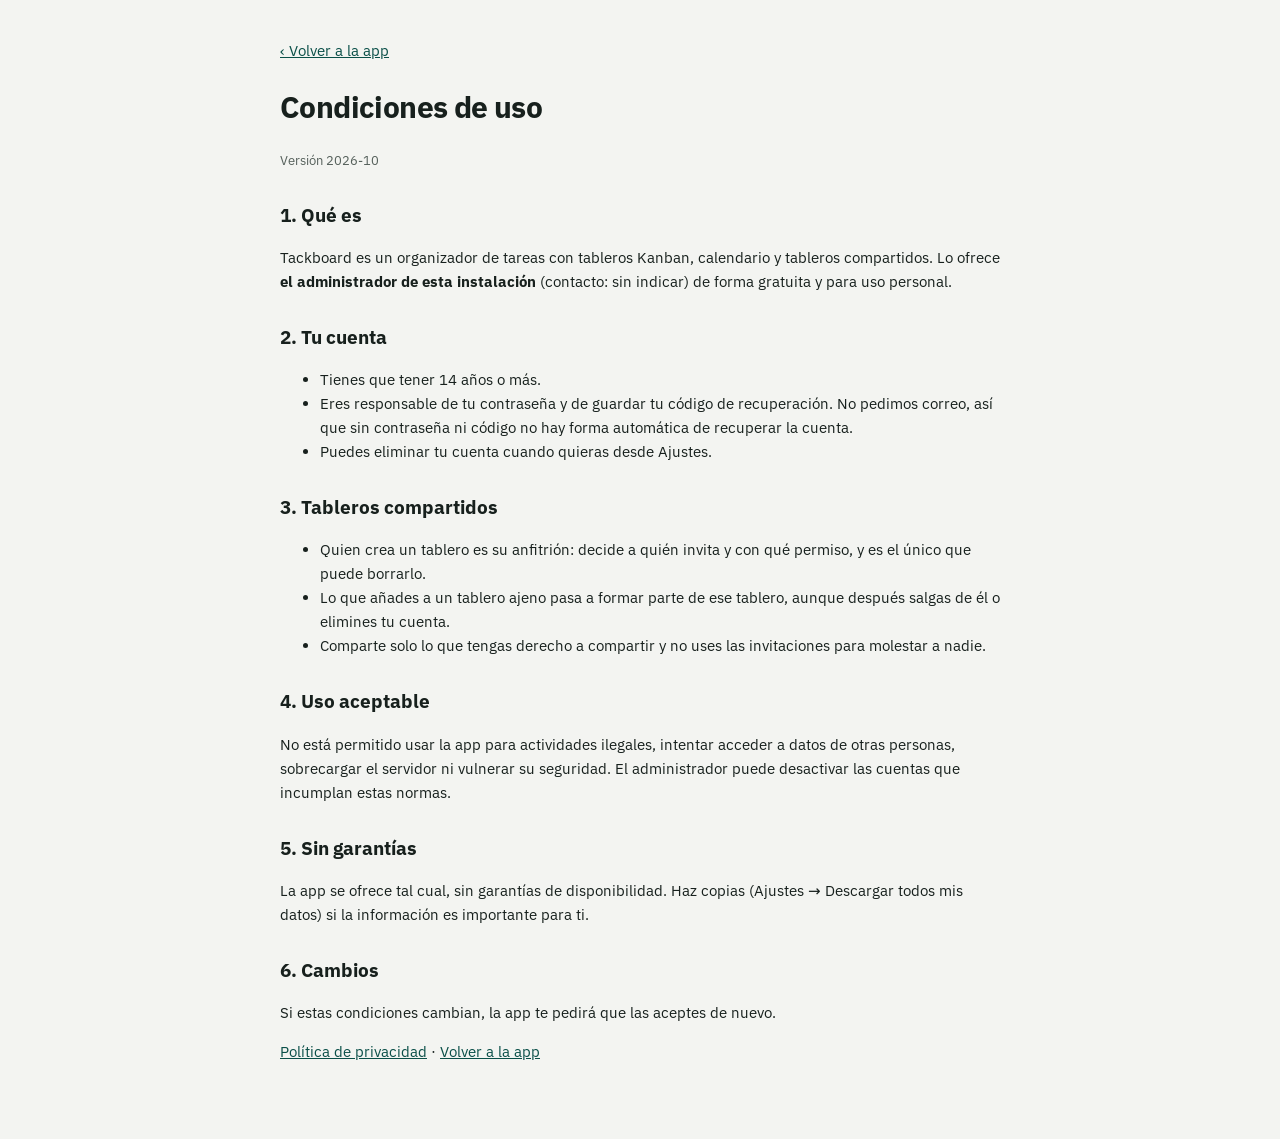
==== app/terms.html @ 6d3442a7 "Tackboard 1.0.0: tableros Kanban, calendario y tableros compartidos Primera versión: tableros con co" ====
<!doctype html>
<html lang="es">
<head>
  <meta charset="utf-8">
  <meta name="viewport" content="width=device-width, initial-scale=1">
  <meta name="referrer" content="no-referrer">
  <meta name="color-scheme" content="light dark">
  <title>Condiciones de uso · Tackboard</title>
  <link rel="icon" href="icons/icon-192.png">
  <link rel="stylesheet" href="css/fonts.css">
  <link rel="stylesheet" href="css/app.css">
</head>
<body class="legal-page">
<main class="legal">
  <p><a href="./">‹ Volver a la app</a></p>
  <h1>Condiciones de uso</h1>
  <p class="muted small">Versión <span data-legal="policyVersion">2026-10</span></p>

  <h2>1. Qué es</h2>
  <p>Tackboard es un organizador de tareas con tableros Kanban, calendario y tableros compartidos. Lo ofrece
  <b data-legal="operator">el administrador de esta instalación</b> (contacto: <span data-legal="contact">sin indicar</span>)
  de forma gratuita y para uso personal.</p>

  <h2>2. Tu cuenta</h2>
  <ul>
    <li>Tienes que tener 14 años o más.</li>
    <li>Eres responsable de tu contraseña y de guardar tu código de recuperación. No pedimos correo, así que sin
    contraseña ni código no hay forma automática de recuperar la cuenta.</li>
    <li>Puedes eliminar tu cuenta cuando quieras desde Ajustes.</li>
  </ul>

  <h2>3. Tableros compartidos</h2>
  <ul>
    <li>Quien crea un tablero es su anfitrión: decide a quién invita y con qué permiso, y es el único que puede borrarlo.</li>
    <li>Lo que añades a un tablero ajeno pasa a formar parte de ese tablero, aunque después salgas de él o elimines tu cuenta.</li>
    <li>Comparte solo lo que tengas derecho a compartir y no uses las invitaciones para molestar a nadie.</li>
  </ul>

  <h2>4. Uso aceptable</h2>
  <p>No está permitido usar la app para actividades ilegales, intentar acceder a datos de otras personas, sobrecargar el servidor
  ni vulnerar su seguridad. El administrador puede desactivar las cuentas que incumplan estas normas.</p>

  <h2>5. Sin garantías</h2>
  <p>La app se ofrece tal cual, sin garantías de disponibilidad. Haz copias (Ajustes → Descargar todos mis datos) si la información es importante para ti.</p>

  <h2>6. Cambios</h2>
  <p>Si estas condiciones cambian, la app te pedirá que las aceptes de nuevo.</p>

  <p><a href="privacy.html">Política de privacidad</a> · <a href="./">Volver a la app</a></p>
</main>
<script src="js/legal.js"></script>
</body>
</html>
---- app/css/fonts.css ----
/* IBM Plex (SIL Open Font License 1.1, ver fonts/OFL.txt). Alojadas en la propia app: sin peticiones a terceros. */
@font-face { font-family: 'IBM Plex Sans'; font-style: normal; font-display: swap; font-weight: 400;
  src: url(../fonts/ibm-plex-sans-latin-400-normal.woff2) format('woff2');
  unicode-range: U+0000-00FF, U+0131, U+0152-0153, U+02BB-02BC, U+02C6, U+02DA, U+02DC, U+0304, U+0308, U+0329, U+2000-206F, U+20AC, U+2122, U+2191, U+2193, U+2212, U+2215, U+FEFF, U+FFFD; }
@font-face { font-family: 'IBM Plex Sans'; font-style: normal; font-display: swap; font-weight: 400;
  src: url(../fonts/ibm-plex-sans-latin-ext-400-normal.woff2) format('woff2');
  unicode-range: U+0100-02BA, U+02BD-02C5, U+02C7-02CC, U+02CE-02D7, U+02DD-02FF, U+1D00-1DBF, U+1E00-1E9F, U+1EF2-1EFF, U+2020, U+20A0-20AB, U+20AD-20C0, U+2113, U+2C60-2C7F, U+A720-A7FF; }
@font-face { font-family: 'IBM Plex Sans'; font-style: normal; font-display: swap; font-weight: 500;
  src: url(../fonts/ibm-plex-sans-latin-500-normal.woff2) format('woff2');
  unicode-range: U+0000-00FF, U+0131, U+0152-0153, U+02BB-02BC, U+02C6, U+02DA, U+02DC, U+0304, U+0308, U+0329, U+2000-206F, U+20AC, U+2122, U+2191, U+2193, U+2212, U+2215, U+FEFF, U+FFFD; }
@font-face { font-family: 'IBM Plex Sans'; font-style: normal; font-display: swap; font-weight: 500;
  src: url(../fonts/ibm-plex-sans-latin-ext-500-normal.woff2) format('woff2');
  unicode-range: U+0100-02BA, U+02BD-02C5, U+02C7-02CC, U+02CE-02D7, U+02DD-02FF, U+1D00-1DBF, U+1E00-1E9F, U+1EF2-1EFF, U+2020, U+20A0-20AB, U+20AD-20C0, U+2113, U+2C60-2C7F, U+A720-A7FF; }
@font-face { font-family: 'IBM Plex Sans'; font-style: normal; font-display: swap; font-weight: 600;
  src: url(../fonts/ibm-plex-sans-latin-600-normal.woff2) format('woff2');
  unicode-range: U+0000-00FF, U+0131, U+0152-0153, U+02BB-02BC, U+02C6, U+02DA, U+02DC, U+0304, U+0308, U+0329, U+2000-206F, U+20AC, U+2122, U+2191, U+2193, U+2212, U+2215, U+FEFF, U+FFFD; }
@font-face { font-family: 'IBM Plex Sans'; font-style: normal; font-display: swap; font-weight: 600;
  src: url(../fonts/ibm-plex-sans-latin-ext-600-normal.woff2) format('woff2');
  unicode-range: U+0100-02BA, U+02BD-02C5, U+02C7-02CC, U+02CE-02D7, U+02DD-02FF, U+1D00-1DBF, U+1E00-1E9F, U+1EF2-1EFF, U+2020, U+20A0-20AB, U+20AD-20C0, U+2113, U+2C60-2C7F, U+A720-A7FF; }
@font-face { font-family: 'IBM Plex Sans'; font-style: normal; font-display: swap; font-weight: 700;
  src: url(../fonts/ibm-plex-sans-latin-700-normal.woff2) format('woff2');
  unicode-range: U+0000-00FF, U+0131, U+0152-0153, U+02BB-02BC, U+02C6, U+02DA, U+02DC, U+0304, U+0308, U+0329, U+2000-206F, U+20AC, U+2122, U+2191, U+2193, U+2212, U+2215, U+FEFF, U+FFFD; }
@font-face { font-family: 'IBM Plex Sans'; font-style: normal; font-display: swap; font-weight: 700;
  src: url(../fonts/ibm-plex-sans-latin-ext-700-normal.woff2) format('woff2');
  unicode-range: U+0100-02BA, U+02BD-02C5, U+02C7-02CC, U+02CE-02D7, U+02DD-02FF, U+1D00-1DBF, U+1E00-1E9F, U+1EF2-1EFF, U+2020, U+20A0-20AB, U+20AD-20C0, U+2113, U+2C60-2C7F, U+A720-A7FF; }
@font-face { font-family: 'IBM Plex Mono'; font-style: normal; font-display: swap; font-weight: 500;
  src: url(../fonts/ibm-plex-mono-latin-500-normal.woff2) format('woff2');
  unicode-range: U+0000-00FF, U+0131, U+0152-0153, U+02BB-02BC, U+02C6, U+02DA, U+02DC, U+0304, U+0308, U+0329, U+2000-206F, U+20AC, U+2122, U+2191, U+2193, U+2212, U+2215, U+FEFF, U+FFFD; }
@font-face { font-family: 'IBM Plex Mono'; font-style: normal; font-display: swap; font-weight: 500;
  src: url(../fonts/ibm-plex-mono-latin-ext-500-normal.woff2) format('woff2');
  unicode-range: U+0100-02BA, U+02BD-02C5, U+02C7-02CC, U+02CE-02D7, U+02DD-02FF, U+1D00-1DBF, U+1E00-1E9F, U+1EF2-1EFF, U+2020, U+20A0-20AB, U+20AD-20C0, U+2113, U+2C60-2C7F, U+A720-A7FF; }
---- app/css/app.css ----
/* Tackboard */
:root {
  --bg: #F3F4F1;
  --surface: #FFFFFF;
  --surface-2: #E9ECE8;
  --ink: #17201D;
  --muted: #55605B;
  --faint: #9AA59F;
  --line: #DADFDA;
  --line-soft: #ECEFEC;
  --accent: #0E6B62;
  --accent-ink: #FFFFFF;
  --accent-soft: #DDEFEB;
  --accent-text: #0A4F48;
  --danger: #B4400B;
  --danger-text: #8A3108;
  --danger-soft: #FBE6DA;
  --danger-line: #F0C9B3;
  --warn-text: #7A4D00;
  --warn-soft: #F7EBD3;
  --dark: #17201D;
  --dark-ink: #FFFFFF;
  --shadow: 0 10px 30px rgba(23, 32, 29, .18);
  --radius: 14px;
  --font: 'IBM Plex Sans', system-ui, -apple-system, 'Segoe UI', sans-serif;
  --mono: 'IBM Plex Mono', ui-monospace, 'SF Mono', Menlo, monospace;
  --tabbar-h: calc(64px + env(safe-area-inset-bottom));
  color-scheme: light;
}
:root[data-theme="dark"] {
  --bg: #121816;
  --surface: #1B2421;
  --surface-2: #222D29;
  --ink: #E8EEEB;
  --muted: #A3B0AA;
  --faint: #6E7B75;
  --line: #2F3B37;
  --line-soft: #26302D;
  --accent: #5CC0B1;
  --accent-ink: #0B2A26;
  --accent-soft: #1D3A35;
  --accent-text: #8FDCD0;
  --danger: #F08A5D;
  --danger-text: #F4A27D;
  --danger-soft: #3A2219;
  --danger-line: #5A3324;
  --warn-text: #E8B864;
  --warn-soft: #362A15;
  --dark: #E8EEEB;
  --dark-ink: #121816;
  --shadow: 0 10px 30px rgba(0, 0, 0, .5);
  color-scheme: dark;
}

* { box-sizing: border-box; }
html { -webkit-text-size-adjust: 100%; }
body {
  margin: 0;
  background: var(--bg);
  color: var(--ink);
  font: 15px/1.4 var(--font);
  -webkit-font-smoothing: antialiased;
  overscroll-behavior-y: none;
}
button, input, select, textarea { font: inherit; color: inherit; }
button { cursor: pointer; }
a { color: var(--accent-text); }
:focus-visible { outline: 2px solid var(--accent); outline-offset: 2px; }
.mono { font-family: var(--mono); font-weight: 500; }
.muted { color: var(--muted); }
.small { font-size: 13px; }
.hidden { display: none !important; }
.sr { position: absolute; width: 1px; height: 1px; overflow: hidden; clip: rect(0 0 0 0); white-space: nowrap; }
.noscript { padding: 24px; }
svg.i { width: 22px; height: 22px; flex: none; fill: none; stroke: currentColor; stroke-width: 1.8; stroke-linecap: round; stroke-linejoin: round; }
svg.i.s { width: 18px; height: 18px; }

/* ---------- Estructura ---------- */
.app { min-height: 100dvh; }
.main { padding-bottom: calc(var(--tabbar-h) + 16px); min-height: 100dvh; outline: none; }
.sidebar { display: none; }
.tabbar {
  position: fixed; left: 0; right: 0; bottom: 0; z-index: 20;
  height: var(--tabbar-h); padding: 6px 4px env(safe-area-inset-bottom);
  background: var(--surface); border-top: 1px solid var(--line);
  display: flex; justify-content: space-around;
}
.tab {
  position: relative; min-width: 64px; min-height: 48px; border: 0; background: none; text-decoration: none;
  display: flex; flex-direction: column; align-items: center; gap: 2px;
  font-size: 11px; color: var(--muted);
}
.tab[aria-current="page"] { color: var(--accent); font-weight: 600; }
.badge {
  min-width: 18px; height: 18px; padding: 0 5px; border-radius: 9px; background: var(--danger); color: #fff;
  font-size: 11px; font-weight: 700; display: inline-flex; align-items: center; justify-content: center;
}
.tab .badge { position: absolute; top: 0; right: 10px; }
.auth-page .tabbar, .auth-page .sidebar { display: none !important; }
.auth-page .main { padding-bottom: 24px; }

.page-head { padding: calc(18px + env(safe-area-inset-top)) 20px 10px; display: flex; justify-content: space-between; align-items: flex-end; gap: 12px; }
.page-head h1 { margin: 0; font-size: 32px; font-weight: 700; letter-spacing: -0.02em; line-height: 1.1; }
.eyebrow { font-family: var(--mono); font-size: 12px; color: var(--muted); letter-spacing: .04em; text-transform: uppercase; }
.section { padding: 0 20px; }
.section-title { margin: 18px 0 8px; font-size: 12px; font-weight: 600; letter-spacing: .06em; text-transform: uppercase; color: var(--muted); }
.section-title.danger { color: var(--danger-text); }
.section-title.accent { color: var(--accent-text); }

/* ---------- Botones y controles ---------- */
.btn {
  min-height: 44px; padding: 0 16px; border-radius: 12px; border: 1px solid var(--line); background: var(--surface);
  display: inline-flex; align-items: center; justify-content: center; gap: 8px; font-size: 15px; font-weight: 500; text-decoration: none; color: var(--ink);
}
.btn.primary { background: var(--accent); border-color: var(--accent); color: var(--accent-ink); font-weight: 600; }
.btn.dark { background: var(--dark); border-color: var(--dark); color: var(--dark-ink); font-weight: 600; }
.btn.danger { color: var(--danger-text); border-color: var(--danger-line); }
.btn.ghost { border-color: transparent; background: transparent; }
.btn.block { width: 100%; }
.btn.sm { min-height: 36px; padding: 0 12px; font-size: 14px; border-radius: 10px; }
.btn:disabled { opacity: .5; cursor: default; }
.icon-btn {
  width: 44px; height: 44px; border-radius: 22px; border: 1px solid var(--line); background: var(--surface);
  display: inline-flex; align-items: center; justify-content: center; color: var(--ink); flex: none;
}
.icon-btn.plain { border-color: transparent; background: transparent; }
.chip {
  display: inline-flex; align-items: center; gap: 6px; padding: 5px 10px; border-radius: 999px;
  font-size: 13px; border: 1px solid var(--line); background: var(--surface); color: var(--muted); white-space: nowrap;
}
.chip.danger { background: var(--danger-soft); border-color: transparent; color: var(--danger-text); font-weight: 600; }
.chip.accent { background: var(--accent-soft); border-color: transparent; color: var(--accent-text); font-weight: 600; }
button.chip[aria-pressed="true"] { background: var(--dark); color: var(--dark-ink); border-color: var(--dark); }
.chips { display: flex; flex-wrap: wrap; gap: 8px; }

.field { display: flex; flex-direction: column; gap: 6px; margin-bottom: 14px; }
.field > label, .field > .label { font-size: 13px; font-weight: 600; }
.input, .select, .textarea {
  width: 100%; min-height: 46px; padding: 10px 12px; border-radius: 12px; border: 1px solid var(--line);
  background: var(--surface); font-size: 16px;
}
.textarea { min-height: 96px; resize: vertical; line-height: 1.45; }
.row { display: flex; gap: 10px; align-items: center; }
.row > .grow { flex: 1; min-width: 0; }
.hint { font-size: 12px; color: var(--muted); }
.error-text { font-size: 13px; color: var(--danger-text); }

.switch { position: relative; width: 50px; height: 30px; flex: none; }
.switch input { position: absolute; opacity: 0; inset: 0; margin: 0; cursor: pointer; }
.switch span { position: absolute; inset: 0; border-radius: 15px; background: var(--line); transition: background .15s; pointer-events: none; }
.switch span::after { content: ""; position: absolute; left: 3px; top: 3px; width: 24px; height: 24px; border-radius: 12px; background: #fff; transition: transform .15s; box-shadow: 0 1px 2px rgba(0,0,0,.2); }
.switch input:checked + span { background: var(--accent); }
.switch input:checked + span::after { transform: translateX(20px); }
.switch input:focus-visible + span { outline: 2px solid var(--accent); outline-offset: 2px; }

.list { background: var(--surface); border: 1px solid var(--line); border-radius: var(--radius); overflow: hidden; }
.list-row { min-height: 50px; padding: 10px 14px; display: flex; align-items: center; gap: 12px; border-bottom: 1px solid var(--line-soft); }
.list-row:last-child { border-bottom: 0; }
.list-row .grow { flex: 1; min-width: 0; }
button.list-row, a.list-row { width: 100%; border-left: 0; border-right: 0; border-top: 0; background: none; text-align: left; text-decoration: none; color: inherit; }
.empty { padding: 28px 20px; text-align: center; color: var(--muted); }
.empty strong { display: block; color: var(--ink); font-size: 16px; margin-bottom: 4px; }

.dot { width: 8px; height: 8px; border-radius: 4px; background: var(--c, var(--accent)); flex: none; display: inline-block; }
.sq { width: 12px; height: 12px; border-radius: 4px; background: var(--c, var(--accent)); flex: none; display: inline-block; }
.avatar { width: 36px; height: 36px; border-radius: 18px; background: var(--c, var(--accent)); color: #fff; font-weight: 600; display: inline-flex; align-items: center; justify-content: center; flex: none; text-transform: uppercase; }
.avatar.pending { background: transparent; border: 2px dashed var(--faint); }

/* ---------- Tarjeta en lista (Hoy, calendario) ---------- */
.task {
  width: 100%; text-align: left; background: var(--surface); border: 1px solid var(--line); border-radius: var(--radius);
  padding: 12px 14px; display: flex; gap: 12px; align-items: flex-start; color: inherit;
}
.task.overdue { border-color: var(--danger-line); }
.task + .task { margin-top: 10px; }
.check {
  width: 26px; height: 26px; border-radius: 13px; border: 2px solid var(--faint); background: transparent; flex: none; margin-top: -1px;
  display: inline-flex; align-items: center; justify-content: center; color: transparent; padding: 0;
}
.task.overdue .check { border-color: var(--danger); }
.check[aria-checked="true"] { background: var(--accent); border-color: var(--accent); color: var(--accent-ink); }
.task-body { flex: 1; min-width: 0; display: flex; flex-direction: column; gap: 5px; border: 0; background: none; padding: 0; text-align: left; }
.task-title { font-size: 15px; font-weight: 600; overflow-wrap: anywhere; }
.task.done .task-title { text-decoration: line-through; color: var(--muted); }
.meta { display: flex; flex-wrap: wrap; gap: 6px 10px; align-items: center; font-size: 12px; color: var(--muted); }
.meta .when { font-family: var(--mono); color: var(--ink); }
.meta .late { color: var(--danger-text); font-weight: 600; font-family: var(--font); }
.meta .tag { display: inline-flex; align-items: center; gap: 5px; }
.progress { height: 4px; border-radius: 2px; background: var(--line-soft); overflow: hidden; }
.progress > i { display: block; height: 100%; width: var(--p, 0%); background: var(--c, var(--accent)); border-radius: 2px; }
.summary-chips { padding: 0 20px 6px; }

.fab {
  position: fixed; right: 16px; bottom: calc(var(--tabbar-h) + 14px); z-index: 15;
  width: 60px; height: 56px; border-radius: 16px; border: 0; background: var(--accent); color: var(--accent-ink);
  display: flex; align-items: center; justify-content: center; box-shadow: var(--shadow);
}
.sync-dot { width: 10px; height: 10px; border-radius: 5px; background: var(--faint); display: inline-block; }
.sync-dot.ok { background: var(--accent); }
.sync-dot.pending { background: #D58A00; }
.sync-dot.error { background: var(--danger); }

/* ---------- Tablero ---------- */
.board-head { padding: calc(14px + env(safe-area-inset-top)) 16px 8px 20px; display: flex; flex-direction: column; gap: 10px; }
.board-head .top { display: flex; justify-content: space-between; align-items: center; gap: 10px; }
.board-switch { display: flex; align-items: center; gap: 8px; border: 0; background: none; padding: 0; min-height: 44px; min-width: 0; color: inherit; }
.board-switch h1 { margin: 0; font-size: 26px; font-weight: 700; letter-spacing: -0.02em; white-space: nowrap; overflow: hidden; text-overflow: ellipsis; }
.members-btn { display: flex; align-items: center; border: 0; background: none; padding: 0 4px; min-height: 44px; }
.members-btn .avatar { width: 30px; height: 30px; font-size: 12px; border: 2px solid var(--bg); margin-left: -8px; }
.members-btn .avatar:first-child { margin-left: 0; }
.members-btn .avatar.add { background: var(--surface-2); color: var(--ink); border: 2px dashed var(--faint); font-size: 16px; }
.toolbar { display: flex; gap: 8px; flex-wrap: wrap; align-items: center; }
.seg { display: inline-flex; background: var(--surface-2); border-radius: 10px; padding: 3px; }
.seg button, .seg a { border: 0; background: none; padding: 6px 12px; border-radius: 8px; font-size: 13px; color: var(--muted); text-decoration: none; min-height: 32px; }
.seg [aria-pressed="true"], .seg [aria-current="page"] { background: var(--surface); color: var(--ink); font-weight: 600; box-shadow: 0 1px 2px rgba(0,0,0,.08); }
.role-note { font-size: 12px; color: var(--muted); }

.columns {
  display: flex; gap: 12px; padding: 4px 20px 20px; overflow-x: auto; overscroll-behavior-x: contain;
  scroll-snap-type: x mandatory; scroll-padding: 0 20px; align-items: flex-start; -webkit-overflow-scrolling: touch;
}
.column {
  flex: none; width: min(86vw, 320px); scroll-snap-align: start; display: flex; flex-direction: column; gap: 10px;
  background: var(--surface-2); border-radius: 16px; padding: 10px; max-height: calc(100dvh - var(--tabbar-h) - 170px);
}
.column-head { display: flex; justify-content: space-between; align-items: center; gap: 8px; padding: 2px 2px 0 6px; min-height: 36px; }
.column-head .name { font-size: 14px; font-weight: 700; overflow-wrap: anywhere; }
.column-head .count { font-weight: 400; color: var(--muted); }
.wip { font-family: var(--mono); font-size: 12px; padding: 2px 7px; border-radius: 6px; background: var(--accent-soft); color: var(--accent-text); }
.wip.over { background: var(--danger-soft); color: var(--danger-text); }
.column.over { box-shadow: inset 0 0 0 2px var(--danger-line); }
.cards { display: flex; flex-direction: column; gap: 8px; overflow-y: auto; min-height: 12px; padding: 2px; margin: -2px; }
.card {
  background: var(--surface); border: 1px solid var(--line); border-radius: 12px; padding: 11px 12px;
  display: flex; flex-direction: column; gap: 7px; text-align: left; width: 100%; color: inherit;
  user-select: none; -webkit-user-select: none; -webkit-touch-callout: none; touch-action: manipulation;
}
.card.overdue { border-color: var(--danger-line); }
.card .t { font-size: 15px; font-weight: 600; overflow-wrap: anywhere; }
.card.is-done .t { text-decoration: line-through; color: var(--muted); }
.labels { display: flex; flex-wrap: wrap; gap: 5px; }
.lbl { font-size: 11px; font-weight: 600; padding: 2px 7px; border-radius: 5px; color: var(--c, var(--accent)); background: color-mix(in srgb, var(--c, var(--accent)) 14%, var(--surface)); }
.prio-high { color: var(--danger-text); background: var(--danger-soft); }
.prio-medium { color: var(--warn-text); background: var(--warn-soft); }
.prio-low { color: var(--muted); background: var(--surface-2); }
.add-card { min-height: 44px; border: 1.5px dashed var(--faint); border-radius: 12px; background: transparent; color: var(--muted); font-size: 14px; }
.add-col { flex: none; width: min(86vw, 280px); scroll-snap-align: start; min-height: 52px; border: 1.5px dashed var(--faint); border-radius: 16px; background: transparent; color: var(--muted); }
.quick-add { display: flex; flex-direction: column; gap: 8px; }
.quick-add textarea { min-height: 64px; }
.drag-hint { padding: 0 20px; font-size: 12px; color: var(--muted); }

/* Arrastrar */
.dragging-src { opacity: .35; }
.drag-ghost {
  position: fixed; left: 0; top: 0; z-index: 100; pointer-events: none; box-shadow: var(--shadow);
  transform-origin: 30px 20px; opacity: .96; will-change: transform;
}
.drop-marker { height: 4px; border-radius: 2px; background: var(--accent); margin: -2px 0; flex: none; }
.drop-day { outline: 2px solid var(--accent); outline-offset: -2px; background: var(--accent-soft) !important; }
body.is-dragging, body.is-dragging * { cursor: grabbing !important; user-select: none !important; -webkit-user-select: none !important; }

/* ---------- Calendario ---------- */
.cal-wrap { padding: 0 12px; }
.cal { background: var(--surface); border: 1px solid var(--line); border-radius: 16px; padding: 10px 6px; }
.cal-dows, .cal-grid { display: grid; grid-template-columns: repeat(7, minmax(0, 1fr)); }
.cal-dows { text-align: center; font-size: 11px; color: var(--muted); font-weight: 600; padding-bottom: 6px; }
.cal-grid { row-gap: 2px; }
.day {
  min-height: 48px; border: 0; background: none; border-radius: 10px; padding: 4px 2px; display: flex; flex-direction: column;
  align-items: center; gap: 4px; font-family: var(--mono); font-size: 14px; color: var(--ink); min-width: 0;
}
.day.out { color: var(--faint); }
.day .n { width: 30px; height: 30px; border-radius: 15px; display: inline-flex; align-items: center; justify-content: center; }
.day.today .n { background: var(--accent); color: var(--accent-ink); }
.day.sel .n { box-shadow: 0 0 0 2px var(--ink); }
.day .dots { display: flex; gap: 2px; flex-wrap: wrap; justify-content: center; max-width: 40px; }
.day .dots .dot { width: 6px; height: 6px; }
.day .chipsx { display: none; }
.week-day { background: var(--surface); border: 1px solid var(--line); border-radius: 14px; padding: 10px 12px; margin-bottom: 8px; min-height: 56px; }
.week-day.today { border-color: var(--accent); }
.week-day h3 { margin: 0 0 6px; font-size: 13px; font-weight: 600; display: flex; justify-content: space-between; color: var(--muted); }
.week-day.today h3 { color: var(--accent-text); }
.mini { display: flex; gap: 10px; align-items: center; padding: 8px 10px; border-radius: 10px; background: var(--surface); border: 1px solid var(--line); width: 100%; text-align: left; color: inherit; font-size: 14px; user-select: none; -webkit-user-select: none; -webkit-touch-callout: none; }
.week-day .mini { background: var(--bg); border-color: transparent; }
.mini + .mini { margin-top: 6px; }
.mini .when { font-family: var(--mono); font-size: 12px; color: var(--muted); width: 44px; flex: none; }
.mini .tt { flex: 1; min-width: 0; overflow: hidden; text-overflow: ellipsis; white-space: nowrap; }
.mini.is-done .tt { text-decoration: line-through; color: var(--muted); }
.mini.overdue .when { color: var(--danger-text); }
.cal-filter { display: flex; gap: 8px; overflow-x: auto; padding: 0 20px 10px; }

/* ---------- Hojas (modales) ---------- */
.sheet-backdrop { position: fixed; inset: 0; z-index: 50; background: rgba(10, 16, 14, .45); display: flex; align-items: flex-end; justify-content: center; animation: fade .15s ease-out; }
.sheet {
  width: 100%; max-height: calc(100dvh - 24px - env(safe-area-inset-top)); overflow-y: auto; overscroll-behavior: contain;
  background: var(--surface); border-radius: 20px 20px 0 0; padding: 8px 20px calc(24px + env(safe-area-inset-bottom));
  animation: up .2s ease-out;
}
.sheet-grip { width: 40px; height: 5px; border-radius: 3px; background: var(--line); margin: 4px auto 10px; }
.sheet-head { display: flex; justify-content: space-between; align-items: center; gap: 8px; margin-bottom: 10px; }
.sheet-head h2 { margin: 0; font-size: 20px; font-weight: 700; }
.sheet .title-input { border: 0; padding: 0; font-size: 22px; font-weight: 700; line-height: 1.25; min-height: 0; background: transparent; resize: none; width: 100%; overflow: hidden; }
.sheet .title-input:focus { outline: none; box-shadow: inset 0 -2px 0 var(--accent); }
.props { border: 1px solid var(--line); border-radius: 14px; margin: 14px 0; }
.prop { display: flex; align-items: center; gap: 10px; padding: 8px 14px; min-height: 52px; border-bottom: 1px solid var(--line-soft); }
.prop:last-child { border-bottom: 0; }
.prop > .k { width: 92px; flex: none; font-size: 14px; color: var(--muted); }
.prop > .v { flex: 1; min-width: 0; display: flex; gap: 8px; align-items: center; flex-wrap: wrap; }
.prop .input, .prop .select { min-height: 38px; padding: 6px 10px; font-size: 15px; border-radius: 10px; }
.prop input[type="date"], .prop input[type="time"] { width: auto; flex: 1 1 130px; min-width: 0; }
.checklist-item { display: flex; align-items: center; gap: 10px; min-height: 40px; }
.checklist-item input[type="checkbox"] { width: 20px; height: 20px; accent-color: var(--accent); flex: none; }
.checklist-item .txt { flex: 1; min-width: 0; overflow-wrap: anywhere; }
.checklist-item.done .txt { text-decoration: line-through; color: var(--muted); }
.code-box { font-family: var(--mono); font-size: 22px; letter-spacing: .06em; text-align: center; padding: 16px; border-radius: 14px; background: var(--surface-2); user-select: all; -webkit-user-select: all; }
.callout { background: var(--surface-2); border-radius: 14px; padding: 12px 14px; font-size: 13px; line-height: 1.45; }
.callout.warn { background: var(--warn-soft); color: var(--warn-text); }
.perm-list { display: flex; flex-direction: column; gap: 6px; }
.color-picks { display: flex; gap: 8px; flex-wrap: wrap; }
.color-picks button { width: 36px; height: 36px; border-radius: 18px; border: 3px solid transparent; background: var(--c); padding: 0; }
.color-picks button[aria-pressed="true"] { border-color: var(--ink); }
.menu-list .list-row { cursor: pointer; }

.toast {
  position: fixed; left: 50%; bottom: calc(var(--tabbar-h) + 84px); transform: translate(-50%, 20px); z-index: 80;
  max-width: calc(100vw - 32px); padding: 12px 16px; border-radius: 12px; background: var(--dark); color: var(--dark-ink);
  font-size: 14px; opacity: 0; pointer-events: none; transition: opacity .2s, transform .2s; display: flex; gap: 12px; align-items: center;
}
.toast.show { opacity: 1; transform: translate(-50%, 0); pointer-events: auto; }
.toast button { border: 0; background: none; color: var(--accent); font-weight: 700; padding: 4px; filter: brightness(1.4); }

/* ---------- Entrada ---------- */
.auth { max-width: 420px; margin: 0 auto; padding: calc(40px + env(safe-area-inset-top)) 20px 40px; }
.brand { display: flex; align-items: center; gap: 12px; margin-bottom: 24px; }
.brand img { width: 52px; height: 52px; border-radius: 14px; }
.brand h1 { margin: 0; font-size: 30px; letter-spacing: -0.02em; }
.brand p { margin: 2px 0 0; color: var(--muted); font-size: 14px; }
.auth .seg { width: 100%; margin-bottom: 18px; }
.auth .seg button { flex: 1; }
.consent { display: flex; gap: 10px; align-items: flex-start; font-size: 14px; margin-bottom: 16px; }
.consent input { width: 20px; height: 20px; margin-top: 1px; accent-color: var(--accent); flex: none; }

/* ---------- Legales ---------- */
.legal-page main.legal { max-width: 760px; margin: 0 auto; padding: 24px 20px 60px; line-height: 1.6; }
.legal h1 { font-size: 30px; letter-spacing: -0.02em; }
.legal h2 { font-size: 19px; margin-top: 28px; }
.legal table { border-collapse: collapse; width: 100%; font-size: 14px; }
.legal th, .legal td { border: 1px solid var(--line); padding: 8px; text-align: left; vertical-align: top; }

@keyframes fade { from { opacity: 0; } }
@keyframes up { from { transform: translateY(30px); opacity: .6; } }
@media (prefers-reduced-motion: reduce) { * { animation: none !important; transition: none !important; } }

/* ---------- Escritorio ---------- */
@media (min-width: 1024px) {
  :root { --tabbar-h: 0px; }
  .app { display: grid; grid-template-columns: 252px minmax(0, 1fr); }
  .tabbar { display: none; }
  .sidebar {
    display: flex; flex-direction: column; gap: 20px; position: sticky; top: 0; height: 100dvh; overflow-y: auto;
    background: var(--surface); border-right: 1px solid var(--line); padding: 20px 14px;
  }
  .side-brand { display: flex; align-items: center; gap: 10px; padding: 0 8px; font-size: 20px; font-weight: 700; }
  .side-brand img { width: 30px; height: 30px; border-radius: 8px; }
  .side-nav { display: flex; flex-direction: column; gap: 2px; }
  .side-link { display: flex; align-items: center; gap: 10px; padding: 9px 10px; border-radius: 9px; color: var(--ink); text-decoration: none; font-size: 14px; border: 0; background: none; width: 100%; text-align: left; }
  .side-link:hover { background: var(--surface-2); }
  .side-link[aria-current="page"] { background: var(--accent-soft); color: var(--accent-text); font-weight: 600; }
  .side-link .grow { flex: 1; min-width: 0; overflow: hidden; text-overflow: ellipsis; white-space: nowrap; }
  .side-label { font-size: 11px; font-weight: 600; letter-spacing: .08em; color: var(--muted); padding: 0 10px 4px; text-transform: uppercase; }
  .side-foot { margin-top: auto; display: flex; align-items: center; gap: 8px; font-size: 12px; color: var(--muted); padding: 0 10px; }
  .main { padding-bottom: 32px; }
  .page-head { padding: 26px 32px 12px; }
  .section, .summary-chips, .drag-hint, .cal-filter { padding-left: 32px; padding-right: 32px; }
  .board-head { padding: 22px 32px 10px; }
  .columns { padding: 4px 32px 32px; scroll-snap-type: none; }
  .column { width: 290px; max-height: calc(100dvh - 150px); }
  .fab { right: 32px; bottom: 28px; }
  .today-wrap { max-width: 760px; }
  .cal-wrap { padding: 0 32px; }
  .cal { padding: 0; overflow: hidden; }
  .cal-dows { padding: 10px 0; border-bottom: 1px solid var(--line); }
  .cal-grid { row-gap: 0; }
  .day { min-height: 116px; border-radius: 0; border-right: 1px solid var(--line-soft); border-bottom: 1px solid var(--line-soft); align-items: stretch; padding: 6px; gap: 4px; }
  .day:nth-child(7n) { border-right: 0; }
  .day .n { width: 26px; height: 26px; border-radius: 13px; font-size: 13px; }
  .day .dots { display: none; }
  .day .chipsx { display: flex; flex-direction: column; gap: 3px; font-family: var(--font); }
  .day .chipsx .mini { padding: 3px 6px; font-size: 12px; border-radius: 6px; gap: 6px; background: var(--surface-2); border: 0; }
  .day .chipsx .mini + .mini { margin-top: 0; }
  .day .chipsx .more { font-size: 11px; color: var(--muted); text-align: left; padding-left: 4px; }
  .day.sel { background: var(--accent-soft); }
  .day.sel .n { box-shadow: none; }
  .cal-side { display: grid; grid-template-columns: minmax(0, 1fr) 320px; gap: 20px; align-items: start; }
  .sheet-backdrop { align-items: center; }
  .sheet { width: min(640px, calc(100vw - 48px)); border-radius: 20px; max-height: calc(100dvh - 64px); padding: 20px 28px 28px; }
  .sheet-grip { display: none; }
  .toast { bottom: 28px; }
}
@media (max-width: 1023px) {
  .cal-side { display: block; }
}
.sep { height: 10px; }
.sheet-actions { margin-top: 20px; }
.sheet form + .section-title, .sheet .list + .section-title { margin-top: 22px; }
.cal-title { margin: 4px 0 8px; font-size: 24px; font-weight: 700; letter-spacing: -0.01em; }
.day-panel { padding: 4px 8px 0; }
.day .n { border: 0; background: none; padding: 0; font: inherit; color: inherit; }
.day { cursor: pointer; }
.callout.list-row { width: 100%; border: 0; text-align: left; color: inherit; }
body.is-dragging .columns { scroll-snap-type: none; }
@media (min-width: 1024px) {
  .day .chipsx .mini .when { width: auto; font-size: 11px; }
  .day .chipsx .mini .when.notime { display: none; }
}
.row > .select:not(.grow) { width: auto; flex: none; max-width: 50%; }
:root[data-theme="dark"] .seg [aria-pressed="true"], :root[data-theme="dark"] .seg [aria-current="page"] { background: var(--line); }
.member { border-bottom: 1px solid var(--line-soft); }
.member:last-child { border-bottom: 0; }
.member .list-row { border-bottom: 0; }
.member-role { display: flex; align-items: center; justify-content: space-between; gap: 10px; padding: 0 14px 12px 62px; }
.member-role .select { width: auto; min-height: 38px; padding: 6px 10px; }
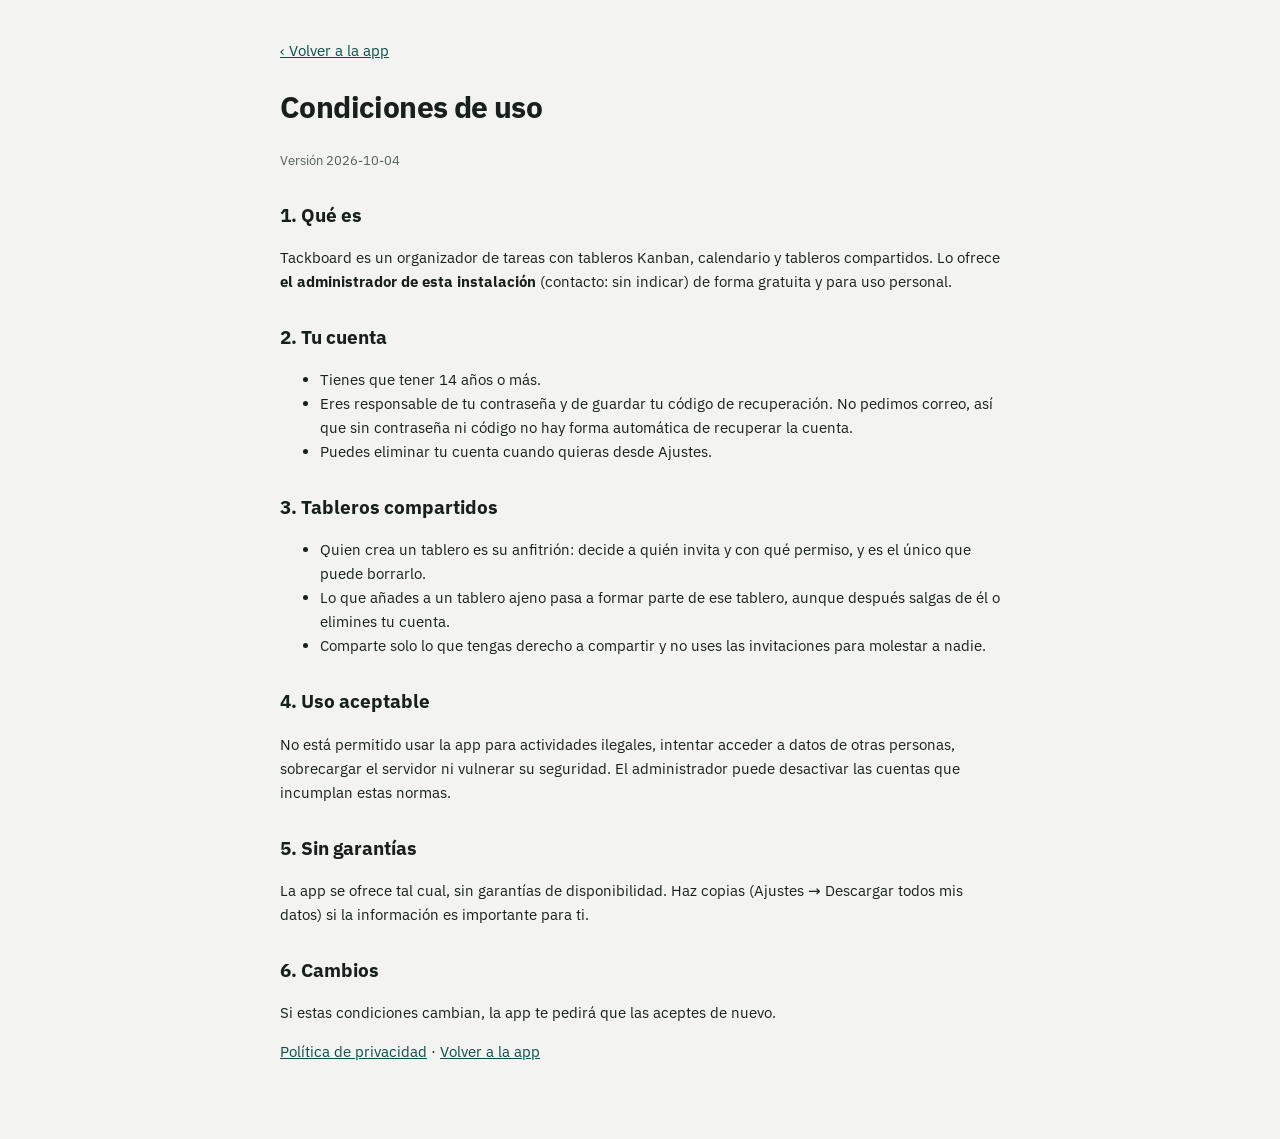
==== commit 0ed88589: "v1.2.0: tareas que se repiten, pomodoro y calendario del móvil - Repetición diaria, laborables, sema" ====
--- a/app/terms.html
+++ b/app/terms.html
@@ -14,7 +14,7 @@
 <main class="legal">
   <p><a href="./">‹ Volver a la app</a></p>
   <h1>Condiciones de uso</h1>
-  <p class="muted small">Versión <span data-legal="policyVersion">2026-10</span></p>
+  <p class="muted small">Versión <span data-legal="policyVersion">2026-10-04</span></p>
 
   <h2>1. Qué es</h2>
   <p>Tackboard es un organizador de tareas con tableros Kanban, calendario y tableros compartidos. Lo ofrece
--- a/app/css/app.css
+++ b/app/css/app.css
@@ -86,7 +86,7 @@
   display: flex; justify-content: space-around;
 }
 .tab {
-  position: relative; min-width: 64px; min-height: 48px; border: 0; background: none; text-decoration: none;
+  position: relative; min-width: 56px; min-height: 48px; border: 0; background: none; text-decoration: none;
   display: flex; flex-direction: column; align-items: center; gap: 2px;
   font-size: 11px; color: var(--muted);
 }
@@ -157,6 +157,7 @@
 .list-row { min-height: 50px; padding: 10px 14px; display: flex; align-items: center; gap: 12px; border-bottom: 1px solid var(--line-soft); }
 .list-row:last-child { border-bottom: 0; }
 .list-row .grow { flex: 1; min-width: 0; }
+.list-row > .input.num { width: 130px; flex: none; }
 button.list-row, a.list-row { width: 100%; border-left: 0; border-right: 0; border-top: 0; background: none; text-align: left; text-decoration: none; color: inherit; }
 .empty { padding: 28px 20px; text-align: center; color: var(--muted); }
 .empty strong { display: block; color: var(--ink); font-size: 16px; margin-bottom: 4px; }
@@ -307,7 +308,20 @@
 .prop > .k { width: 92px; flex: none; font-size: 14px; color: var(--muted); }
 .prop > .v { flex: 1; min-width: 0; display: flex; gap: 8px; align-items: center; flex-wrap: wrap; }
 .prop .input, .prop .select { min-height: 38px; padding: 6px 10px; font-size: 15px; border-radius: 10px; }
-.prop input[type="date"], .prop input[type="time"] { width: auto; flex: 1 1 130px; min-width: 0; }
+.prop input[type="date"] { width: auto; flex: 1 1 130px; min-width: 0; }
+/* Hora: en iPhone un campo de hora vacío se ve como una caja en blanco; se rotula encima. */
+.time-field { position: relative; display: flex; flex: 1 1 110px; min-width: 0; }
+.time-field[hidden] { display: none; }
+.field > .time-field { flex: none; }
+.time-field > input { width: 100%; min-width: 0; }
+.time-field > .time-ph { display: none; position: absolute; inset: 0; align-items: center; padding: 0 12px;
+  color: var(--accent); font-weight: 600; font-size: 15px; pointer-events: none; }
+.time-field.is-empty > .time-ph { display: flex; }
+.time-field.is-empty > input { color: transparent; }
+.time-field.is-empty > input::-webkit-datetime-edit { color: transparent; }
+.time-field.is-empty > input:focus { color: inherit; }
+.time-field.is-empty > input:focus::-webkit-datetime-edit { color: inherit; }
+.time-field.is-empty > input:focus + .time-ph { display: none; }
 .checklist-item { display: flex; align-items: center; gap: 10px; min-height: 40px; }
 .checklist-item input[type="checkbox"] { width: 20px; height: 20px; accent-color: var(--accent); flex: none; }
 .checklist-item .txt { flex: 1; min-width: 0; overflow-wrap: anywhere; }
@@ -420,3 +434,159 @@
 .member .list-row { border-bottom: 0; }
 .member-role { display: flex; align-items: center; justify-content: space-between; gap: 10px; padding: 0 14px 12px 62px; }
 .member-role .select { width: auto; min-height: 38px; padding: 6px 10px; }
+
+/* ==================================================================================================
+   Adaptación a tablet y escritorio
+   ================================================================================================== */
+.desk-only { display: none !important; }
+.page { width: 100%; }
+.empty-card {
+  display: flex; flex-direction: column; align-items: center; gap: 10px; text-align: center;
+  padding: 40px 24px; border: 1.5px dashed var(--line); border-radius: 18px; background: var(--surface); color: var(--muted);
+}
+.empty-card strong { color: var(--ink); font-size: 18px; }
+.empty-card .btn { margin-top: 6px; }
+.small-empty { padding: 18px; border: 1.5px dashed var(--line); border-radius: 14px; text-align: left; }
+.today-grid { display: grid; grid-template-columns: minmax(0, 1fr); gap: 0 28px; align-items: start; }
+.today-boards .list-row { min-height: 48px; }
+
+/* Tableros como fichas */
+.board-grid { display: grid; grid-template-columns: repeat(auto-fill, minmax(250px, 1fr)); gap: 14px; }
+.board-tile {
+  position: relative; display: flex; flex-direction: column; gap: 12px; min-height: 148px; overflow: hidden;
+  padding: 18px 16px 14px; background: var(--surface); border: 1px solid var(--line); border-radius: 16px;
+  text-decoration: none; color: inherit; transition: border-color .15s, transform .15s;
+}
+.board-tile::before { content: ""; position: absolute; left: 0; top: 0; right: 0; height: 4px; background: var(--c, var(--accent)); }
+.board-tile:hover { border-color: var(--c, var(--accent)); transform: translateY(-1px); }
+.tile-top { display: flex; align-items: center; gap: 10px; }
+.tile-name { flex: 1; min-width: 0; font-size: 17px; overflow: hidden; text-overflow: ellipsis; white-space: nowrap; }
+.tile-shared { display: inline-flex; align-items: center; gap: 4px; font-size: 12px; color: var(--muted); }
+.tile-stats { display: flex; flex-wrap: wrap; gap: 4px 16px; font-size: 13px; color: var(--muted); }
+.tile-stats b { color: var(--ink); font-size: 19px; margin-right: 3px; }
+.tile-stats .error-text b { color: var(--danger-text); }
+.tile-foot { margin-top: auto; font-size: 12px; color: var(--muted); }
+.board-tile.add { align-items: center; justify-content: center; gap: 8px; border-style: dashed; border-width: 1.5px; background: transparent; color: var(--muted); font: inherit; cursor: pointer; }
+.board-tile.add::before { display: none; }
+
+/* Tablet: contenido centrado y en dos columnas cuando cabe */
+@media (min-width: 700px) {
+  .page { max-width: 1240px; margin: 0 auto; }
+  .page.wide { max-width: 1640px; }
+  .page-head { padding-left: 28px; padding-right: 28px; }
+  .section, .summary-chips, .cal-filter { padding-left: 28px; padding-right: 28px; }
+  .cal-wrap { padding: 0 28px; }
+  .today-grid { grid-template-columns: repeat(2, minmax(0, 1fr)); }
+  .today-boards { grid-column: 1 / -1; }
+  .settings-grid { display: grid; grid-template-columns: repeat(2, minmax(0, 1fr)); gap: 0 28px; align-items: start; }
+  .auth-page .main { display: flex; align-items: center; justify-content: center; min-height: 100dvh; padding: 24px; }
+  .auth {
+    width: 440px; margin: 0; padding: 32px 36px 24px;
+    background: var(--surface); border: 1px solid var(--line); border-radius: 22px; box-shadow: var(--shadow);
+  }
+}
+.auth-page .app { display: block; }
+
+/* Escritorio */
+@media (min-width: 1024px) {
+  .desk-only { display: inline-flex !important; }
+  .mobile-only { display: none !important; }
+  .page-head { padding: 30px 36px 14px; }
+  .section, .summary-chips, .cal-filter { padding-left: 36px; padding-right: 36px; }
+  .cal-wrap { padding: 0 36px; }
+  .board-head { padding: 24px 36px 10px; }
+  .columns { padding: 4px 36px 32px; gap: 14px; }
+  .drag-hint { padding: 0 36px; }
+  .column { width: clamp(280px, 19vw, 340px); }
+  .cal-side.no-side { grid-template-columns: minmax(0, 1fr); }
+  .week-grid { display: grid; grid-template-columns: repeat(7, minmax(0, 1fr)); gap: 10px; }
+  .week-grid .week-day { margin: 0; min-height: 380px; }
+  .week-grid .mini { font-size: 13px; gap: 6px; padding: 7px 8px; }
+  .week-grid .mini .when { width: auto; }
+  .week-grid .mini .when.notime { display: none; }
+  .list-grid { display: grid; grid-template-columns: repeat(auto-fill, minmax(320px, 1fr)); gap: 10px; align-items: start; }
+  .list-grid .week-day { margin: 0; }
+}
+@media (min-width: 1280px) {
+  .today-grid { grid-template-columns: minmax(0, 1.15fr) minmax(0, 1fr) minmax(250px, .75fr); }
+  .today-boards { grid-column: auto; }
+}
+/* Que el botón flotante no tape la última tarea en el móvil */
+@media (max-width: 1023px) { .main { padding-bottom: calc(var(--tabbar-h) + 88px); } }
+/* Etiquetas legibles en tema oscuro */
+:root[data-theme="dark"] .lbl { color: color-mix(in srgb, var(--c, var(--accent)) 50%, #ffffff); background: color-mix(in srgb, var(--c, var(--accent)) 26%, var(--surface)); }
+:root[data-theme="dark"] .prio-high { color: var(--danger-text); background: var(--danger-soft); }
+:root[data-theme="dark"] .prio-medium { color: var(--warn-text); background: var(--warn-soft); }
+:root[data-theme="dark"] .prio-low { color: var(--muted); background: var(--surface-2); }
+.board-grid { margin-top: 6px; }
+@media (max-width: 699px) { .board-tile.add { min-height: 64px; flex-direction: row; } }
+/* Ajustes de avisos */
+.list-row.stack { flex-direction: column; align-items: stretch; gap: 10px; }
+.time-input { width: auto; min-height: 38px; padding: 6px 10px; font-size: 15px; }
+.small-title { margin-top: 14px; }
+.notify-prefs .chip:disabled, .notify-prefs input:disabled + span { opacity: .5; }
+#push-box { margin-bottom: 12px; }
+/* Ajustes de avisos */
+.list-row.stack { flex-direction: column; align-items: stretch; gap: 10px; }
+.time-input { width: auto; min-height: 38px; padding: 6px 10px; font-size: 15px; }
+.small-title { margin-top: 14px; }
+.notify-prefs .chip:disabled { opacity: .5; }
+.switch input:disabled + span { opacity: .5; }
+#push-box { margin-bottom: 12px; }
+.list-row.times { flex-wrap: wrap; gap: 8px 10px; }
+.list-row.times .time-input { flex: 1 1 110px; }
+
+/* Repetición */
+.rep-every { display: inline-flex; align-items: center; gap: 6px; font-size: 15px; }
+.rep-every .input { width: 64px; text-align: center; }
+.chip.day-chip { min-width: 38px; justify-content: center; padding-left: 0; padding-right: 0; }
+
+/* Pomodoro */
+.pomo-grid { display: grid; gap: 8px 32px; }
+.pomo-main { display: flex; flex-direction: column; align-items: center; gap: 16px; padding: 8px 0 12px; --ring: var(--accent); }
+.pomo-main.is-short, .pomo-main.is-long { --ring: var(--warn-text); }
+.pomo-ring { position: relative; width: min(78vw, 300px); aspect-ratio: 1; }
+.pomo-ring svg { width: 100%; height: 100%; transform: rotate(-90deg); }
+.pomo-ring circle { fill: none; stroke-width: 6; }
+.pomo-ring .bg { stroke: var(--line); }
+.pomo-ring .fg { stroke: var(--ring); stroke-linecap: round; transition: stroke-dashoffset .9s linear; }
+.pomo-center { position: absolute; inset: 0; display: flex; flex-direction: column; align-items: center; justify-content: center; text-align: center; padding: 0 16%; }
+.pomo-phase { font-size: 14px; font-weight: 600; color: var(--muted); }
+.pomo-time { font-family: var(--mono); font-weight: 500; font-size: clamp(44px, 15vw, 64px); letter-spacing: -0.02em; line-height: 1.1; font-variant-numeric: tabular-nums; }
+.pomo-sub { font-size: 12px; color: var(--muted); }
+.pomo-pick { width: 100%; max-width: 420px; margin: 0; }
+.pomo-actions { width: 100%; max-width: 420px; flex-wrap: wrap; }
+.pomo-actions .btn { min-width: 150px; flex: 1; }
+.pomo-actions .btn.primary { flex-basis: 100%; }
+.pomo-card { width: 100%; max-width: 420px; display: flex; align-items: center; gap: 10px; padding: 12px 14px; border-radius: 12px;
+  border: 1px solid var(--line); background: var(--surface); text-align: left; font-size: 15px; }
+.pomo-card .grow { flex: 1; min-width: 0; overflow-wrap: anywhere; }
+.list-row > .input.num-s { width: 76px; flex: none; text-align: center; min-height: 40px; padding: 6px 8px; }
+.stat-tiles { display: grid; grid-template-columns: repeat(3, 1fr); gap: 8px; margin: 12px 0; }
+.stat-tile { background: var(--surface); border: 1px solid var(--line); border-radius: 12px; padding: 10px 12px; display: flex; flex-direction: column; gap: 2px; min-width: 0; }
+.stat-tile .v { font-family: var(--mono); font-size: 20px; font-weight: 500; white-space: nowrap; overflow: hidden; text-overflow: ellipsis; }
+.stat-tile .k { font-size: 12px; color: var(--muted); }
+.bars { display: flex; align-items: flex-end; gap: 2px; height: 140px; padding: 8px 0 0; border-bottom: 1px solid var(--line); }
+.bar { flex: 1; min-width: 0; height: 100%; border: 0; background: none; padding: 0; display: flex; flex-direction: column; justify-content: flex-end; align-items: center; gap: 4px; cursor: pointer; }
+.bar i { display: block; width: min(100%, 28px); height: max(var(--p, 0%), 2px); background: var(--accent); border-radius: 4px 4px 0 0; max-height: calc(100% - 18px); }
+.bars.dense .bar i { width: 100%; border-radius: 2px 2px 0 0; }
+.bar i.zero { background: var(--line); }
+.bar.on i { background: var(--accent-text); }
+.bar span { font-size: 11px; color: var(--muted); height: 14px; line-height: 14px; }
+.bar-info { margin: 8px 0 4px; min-height: 18px; }
+.sub-title { margin: 18px 0 8px; font-size: 14px; font-weight: 600; }
+.stat-row .grow { display: flex; flex-direction: column; gap: 6px; }
+.stat-name { overflow: hidden; text-overflow: ellipsis; white-space: nowrap; }
+.meter { display: block; height: 4px; border-radius: 2px; background: var(--line-soft); overflow: hidden; }
+.meter i { display: block; height: 100%; width: var(--p, 0%); background: var(--c, var(--accent)); border-radius: 2px; }
+.stat-row .meter i { background: var(--accent); }
+.stat-min { min-width: 64px; text-align: right; }
+#pomo-pill { position: fixed; left: 16px; bottom: calc(var(--tabbar-h) + 14px); z-index: 25; display: inline-flex; align-items: center; gap: 6px;
+  padding: 8px 14px; border-radius: 999px; background: var(--dark); color: var(--dark-ink); text-decoration: none; font-size: 15px; box-shadow: var(--shadow); }
+#pomo-pill[hidden] { display: none; }
+#pomo-pill.is-short, #pomo-pill.is-long { background: var(--warn-soft); color: var(--warn-text); }
+@media (min-width: 1024px) {
+  #pomo-pill { left: auto; right: 32px; bottom: 100px; }
+  .pomo-grid { grid-template-columns: minmax(320px, 1fr) minmax(320px, 440px); align-items: start; }
+  .pomo-main { position: sticky; top: 24px; padding-top: 24px; }
+}
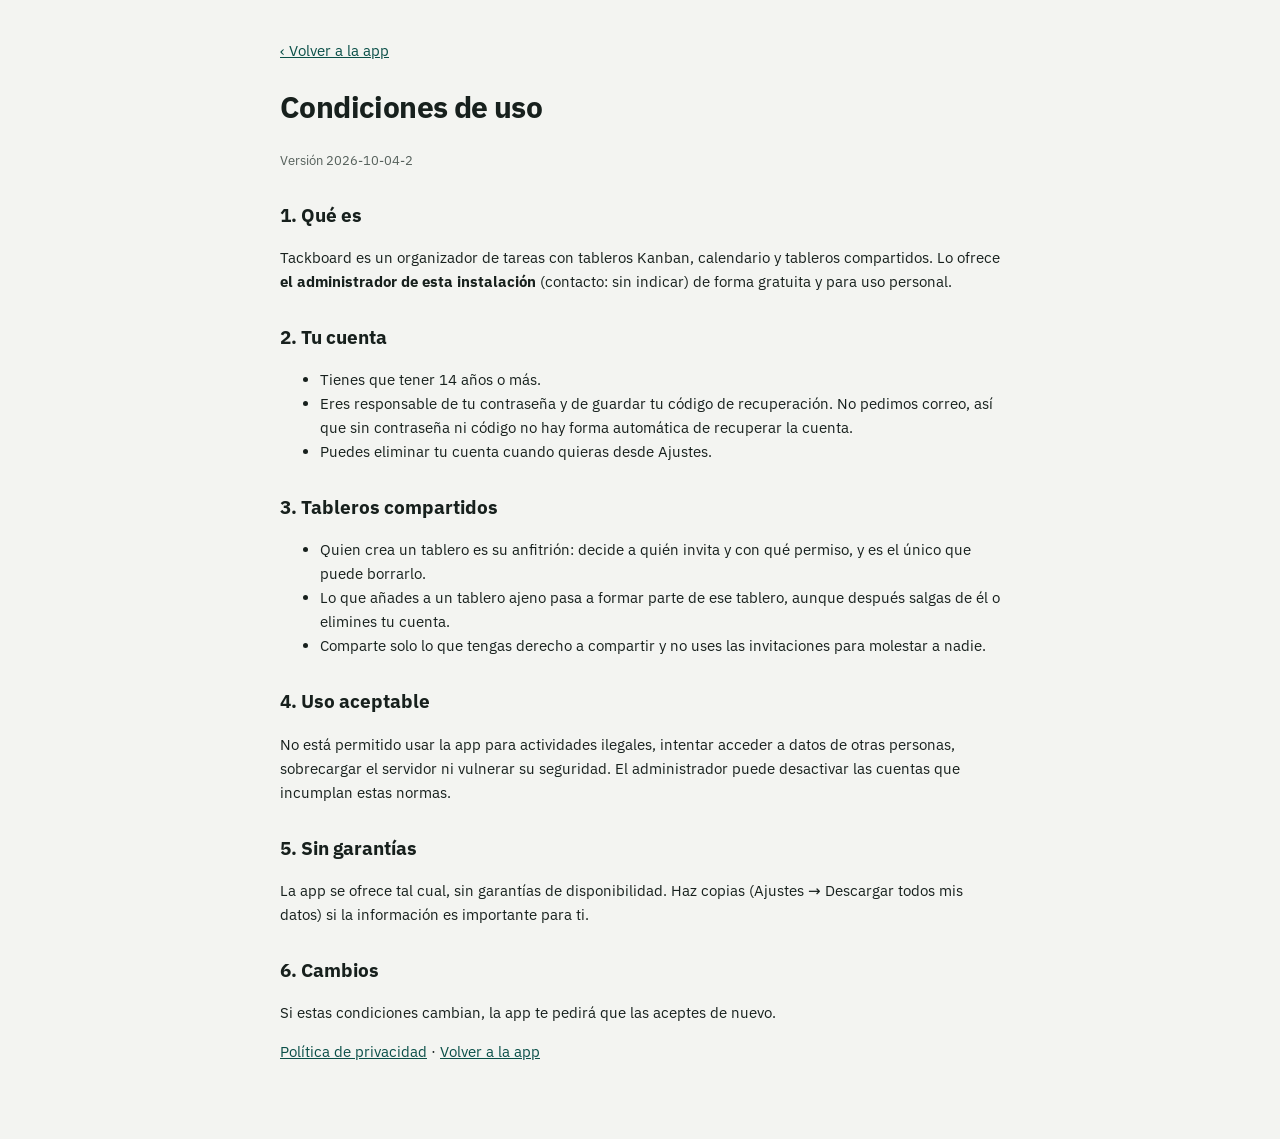
==== commit 7360bbb2: "v1.3.0: adjuntos, búsqueda, plantillas y modo enfoque - Adjuntos (fotos reducidas y sin EXIF, PDF) c" ====
--- a/app/terms.html
+++ b/app/terms.html
@@ -14,7 +14,7 @@
 <main class="legal">
   <p><a href="./">‹ Volver a la app</a></p>
   <h1>Condiciones de uso</h1>
-  <p class="muted small">Versión <span data-legal="policyVersion">2026-10-04</span></p>
+  <p class="muted small">Versión <span data-legal="policyVersion">2026-10-04-2</span></p>
 
   <h2>1. Qué es</h2>
   <p>Tackboard es un organizador de tareas con tableros Kanban, calendario y tableros compartidos. Lo ofrece
--- a/app/css/app.css
+++ b/app/css/app.css
@@ -590,3 +590,67 @@
   .pomo-grid { grid-template-columns: minmax(320px, 1fr) minmax(320px, 440px); align-items: start; }
   .pomo-main { position: sticky; top: 24px; padding-top: 24px; }
 }
+
+/* Búsqueda */
+.head-actions { display: inline-flex; align-items: center; gap: 8px; }
+.search-box { position: relative; display: flex; align-items: center; }
+.search-box > .i { position: absolute; left: 14px; color: var(--muted); pointer-events: none; }
+.search-box .input { padding-left: 44px; font-size: 17px; min-height: 50px; }
+.search-filters { display: flex; flex-wrap: wrap; gap: 8px; align-items: center; margin: 12px 0 6px; }
+.select.sm { width: auto; min-height: 36px; padding: 4px 30px 4px 10px; font-size: 14px; border-radius: 10px; max-width: 100%; }
+.check-inline { display: inline-flex; align-items: center; gap: 6px; font-size: 14px; color: var(--muted); }
+.check-inline input { width: 18px; height: 18px; accent-color: var(--accent); }
+.search-results { margin-top: 8px; }
+.search-results .task + .task { margin-top: 0; }
+mark { background: var(--warn-soft); color: inherit; border-radius: 3px; padding: 0 1px; }
+.snippet { display: block; font-size: 13px; color: var(--muted); margin: 2px 0 4px; overflow-wrap: anywhere; }
+kbd { font-family: var(--mono); font-size: 11px; border: 1px solid var(--line); border-radius: 5px; padding: 0 5px; color: var(--muted); }
+@media (min-width: 1024px) { .search-page { max-width: 820px; } }
+
+/* Plantillas */
+.tpl-list { display: flex; flex-direction: column; gap: 8px; }
+.tpl { display: flex; align-items: flex-start; gap: 10px; padding: 10px 12px; border: 1px solid var(--line); border-radius: 12px; background: var(--surface); cursor: pointer; }
+.tpl input[type=radio] { margin: 3px 0 0; width: 18px; height: 18px; accent-color: var(--accent); flex: none; }
+.tpl .sq { margin-top: 4px; }
+.tpl .grow { flex: 1; min-width: 0; }
+.tpl.on { border-color: var(--accent); box-shadow: 0 0 0 1px var(--accent); }
+.tpl-cols { display: block; font-size: 12px; color: var(--muted); margin-top: 2px; overflow-wrap: anywhere; }
+.tpl-sub { display: block; margin-top: 14px; }
+.plain-row { padding-left: 0; padding-right: 0; border-bottom: 0; cursor: pointer; }
+
+/* Modo enfoque */
+body.focus-open { overflow: hidden; }
+.focus { position: fixed; inset: 0; z-index: 60; background: var(--bg); overflow-y: auto; overscroll-behavior: contain; }
+.focus-inner { min-height: 100%; max-width: 640px; margin: 0 auto; padding: calc(16px + env(safe-area-inset-top)) 20px calc(24px + env(safe-area-inset-bottom));
+  display: flex; flex-direction: column; gap: 18px; --ring: var(--accent); }
+.focus-inner.is-short, .focus-inner.is-long { --ring: var(--warn-text); }
+.focus-top { display: flex; align-items: center; justify-content: space-between; }
+.focus-phase { font-weight: 600; color: var(--ring); }
+.focus-time { font-family: var(--mono); font-weight: 500; font-size: clamp(64px, 24vw, 120px); line-height: 1; text-align: center; letter-spacing: -0.03em; font-variant-numeric: tabular-nums; margin: 4vh 0 2vh; }
+.focus-card { background: var(--surface); border: 1px solid var(--line); border-radius: 18px; padding: 18px; }
+.focus-card h2 { margin: 6px 0 8px; font-size: 22px; line-height: 1.25; overflow-wrap: anywhere; }
+.focus-board { display: flex; align-items: center; gap: 8px; font-size: 13px; color: var(--muted); }
+.focus-desc { white-space: pre-wrap; color: var(--muted); margin: 0 0 10px; overflow-wrap: anywhere; }
+.focus-check { border-top: 1px solid var(--line-soft); padding-top: 8px; }
+.focus-tip { text-align: center; color: var(--muted); margin: 0; }
+.focus-actions { display: flex; gap: 10px; justify-content: center; margin-top: auto; }
+.focus-actions .btn { min-width: 180px; }
+
+/* Adjuntos */
+.att-head { margin-top: 18px; }
+.atts { display: grid; grid-template-columns: repeat(auto-fill, minmax(96px, 1fr)); gap: 8px; margin: 8px 0 16px; }
+.att { position: relative; aspect-ratio: 1; border-radius: 12px; border: 1px solid var(--line); background: var(--surface-2); overflow: hidden;
+  padding: 0; display: flex; flex-direction: column; align-items: center; justify-content: center; gap: 4px; color: var(--muted); cursor: pointer; }
+.att img { width: 100%; height: 100%; object-fit: cover; display: block; }
+.att.loading img { visibility: hidden; }
+.att.broken::after { content: '!'; position: absolute; font-weight: 700; color: var(--danger-text); }
+.att.file { padding: 8px; text-align: center; }
+.att-name { font-size: 12px; color: var(--ink); overflow: hidden; display: -webkit-box; -webkit-line-clamp: 2; -webkit-box-orient: vertical; overflow-wrap: anywhere; }
+.att-size { font-size: 11px; }
+.att.add { border-style: dashed; background: transparent; font-size: 13px; }
+.viewer { position: fixed; inset: 0; z-index: 70; background: #0B0F0E; display: flex; flex-direction: column; color: #fff; }
+.viewer-bar { display: flex; align-items: center; gap: 8px; padding: calc(10px + env(safe-area-inset-top)) 12px 10px; }
+.viewer-bar .icon-btn { color: #fff; }
+.viewer-name { min-width: 0; overflow: hidden; text-overflow: ellipsis; white-space: nowrap; font-size: 14px; }
+.viewer-img { flex: 1; min-height: 0; display: flex; align-items: center; justify-content: center; padding: 8px 8px calc(8px + env(safe-area-inset-bottom)); }
+.viewer-img img { max-width: 100%; max-height: 100%; object-fit: contain; border-radius: 6px; }
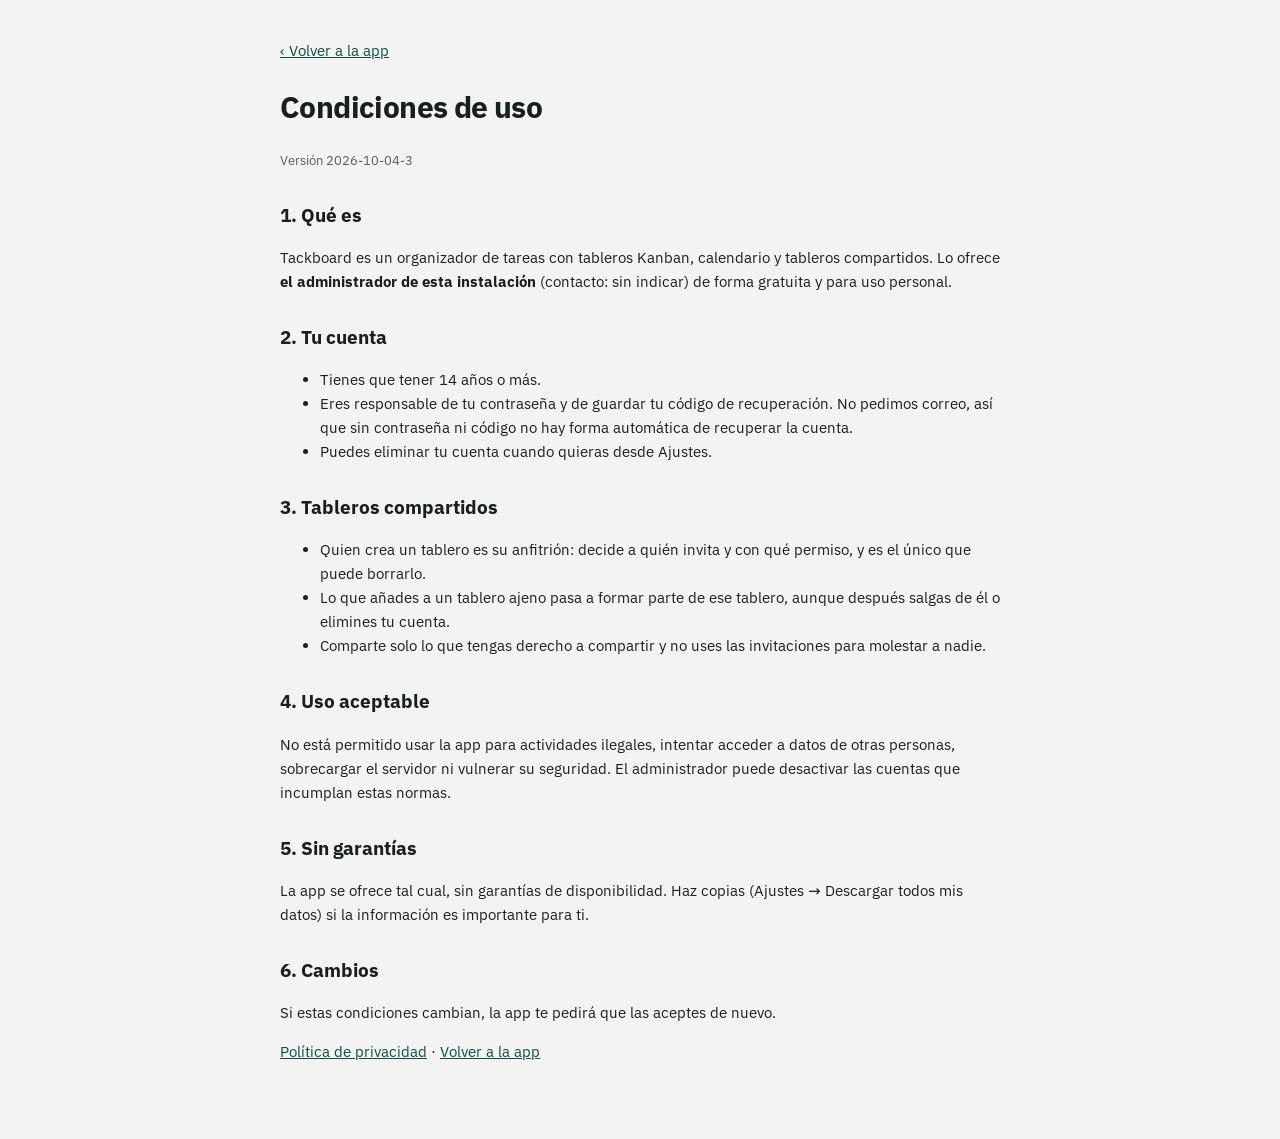
==== commit 0e0d7234: "v1.4.0: responsables, comentarios, actividad y alta rápida - Asignar tarjetas a miembros, con aviso." ====
--- a/app/terms.html
+++ b/app/terms.html
@@ -14,7 +14,7 @@
 <main class="legal">
   <p><a href="./">‹ Volver a la app</a></p>
   <h1>Condiciones de uso</h1>
-  <p class="muted small">Versión <span data-legal="policyVersion">2026-10-04-2</span></p>
+  <p class="muted small">Versión <span data-legal="policyVersion">2026-10-04-3</span></p>
 
   <h2>1. Qué es</h2>
   <p>Tackboard es un organizador de tareas con tableros Kanban, calendario y tableros compartidos. Lo ofrece
--- a/app/css/app.css
+++ b/app/css/app.css
@@ -654,3 +654,30 @@
 .viewer-name { min-width: 0; overflow: hidden; text-overflow: ellipsis; white-space: nowrap; font-size: 14px; }
 .viewer-img { flex: 1; min-height: 0; display: flex; align-items: center; justify-content: center; padding: 8px 8px calc(8px + env(safe-area-inset-bottom)); }
 .viewer-img img { max-width: 100%; max-height: 100%; object-fit: contain; border-radius: 6px; }
+
+/* Colaboración: responsables, comentarios y actividad */
+.mini-av { width: 20px; height: 20px; border-radius: 50%; background: var(--c, var(--faint)); color: #fff; font-size: 11px; font-weight: 700;
+  display: inline-flex; align-items: center; justify-content: center; flex: none; line-height: 1; }
+.mini-av.lg { width: 30px; height: 30px; font-size: 13px; }
+.mini-av.more { background: var(--surface-2); color: var(--muted); }
+.avs { display: inline-flex; margin-left: auto; }
+.avs .mini-av { box-shadow: 0 0 0 2px var(--surface); }
+.avs .mini-av + .mini-av { margin-left: -5px; }
+.chip.person { padding-left: 4px; }
+.comments-head { margin-top: 18px; }
+.comments { display: flex; flex-direction: column; gap: 12px; margin: 8px 0 12px; }
+.comment { display: flex; gap: 10px; align-items: flex-start; }
+.comment .grow { flex: 1; min-width: 0; }
+.comment-meta { display: flex; align-items: center; gap: 8px; }
+.comment-meta .sm-btn { width: 28px; height: 28px; margin-left: auto; }
+.comment-text { white-space: pre-wrap; overflow-wrap: anywhere; margin-top: 2px; }
+.comment-form { display: flex; gap: 8px; align-items: flex-end; margin-bottom: 16px; }
+.comment-form .textarea { min-height: 46px; flex: 1; }
+.activity { display: flex; flex-direction: column; gap: 14px; margin: 10px 0 16px; }
+.act-row { display: flex; gap: 10px; align-items: flex-start; overflow-wrap: anywhere; }
+.act-row .grow { flex: 1; min-width: 0; }
+button.link { border: 0; background: none; padding: 0; color: var(--accent-text); font: inherit; text-decoration: underline; cursor: pointer; text-align: left; }
+.qa-preview { margin-top: 6px; min-height: 0; }
+.qa-preview:empty { display: none; }
+.small-chip { font-size: 12px; padding: 3px 8px; }
+.summary-chips button.chip[aria-pressed="true"] { background: var(--dark); color: var(--dark-ink); border-color: var(--dark); }
